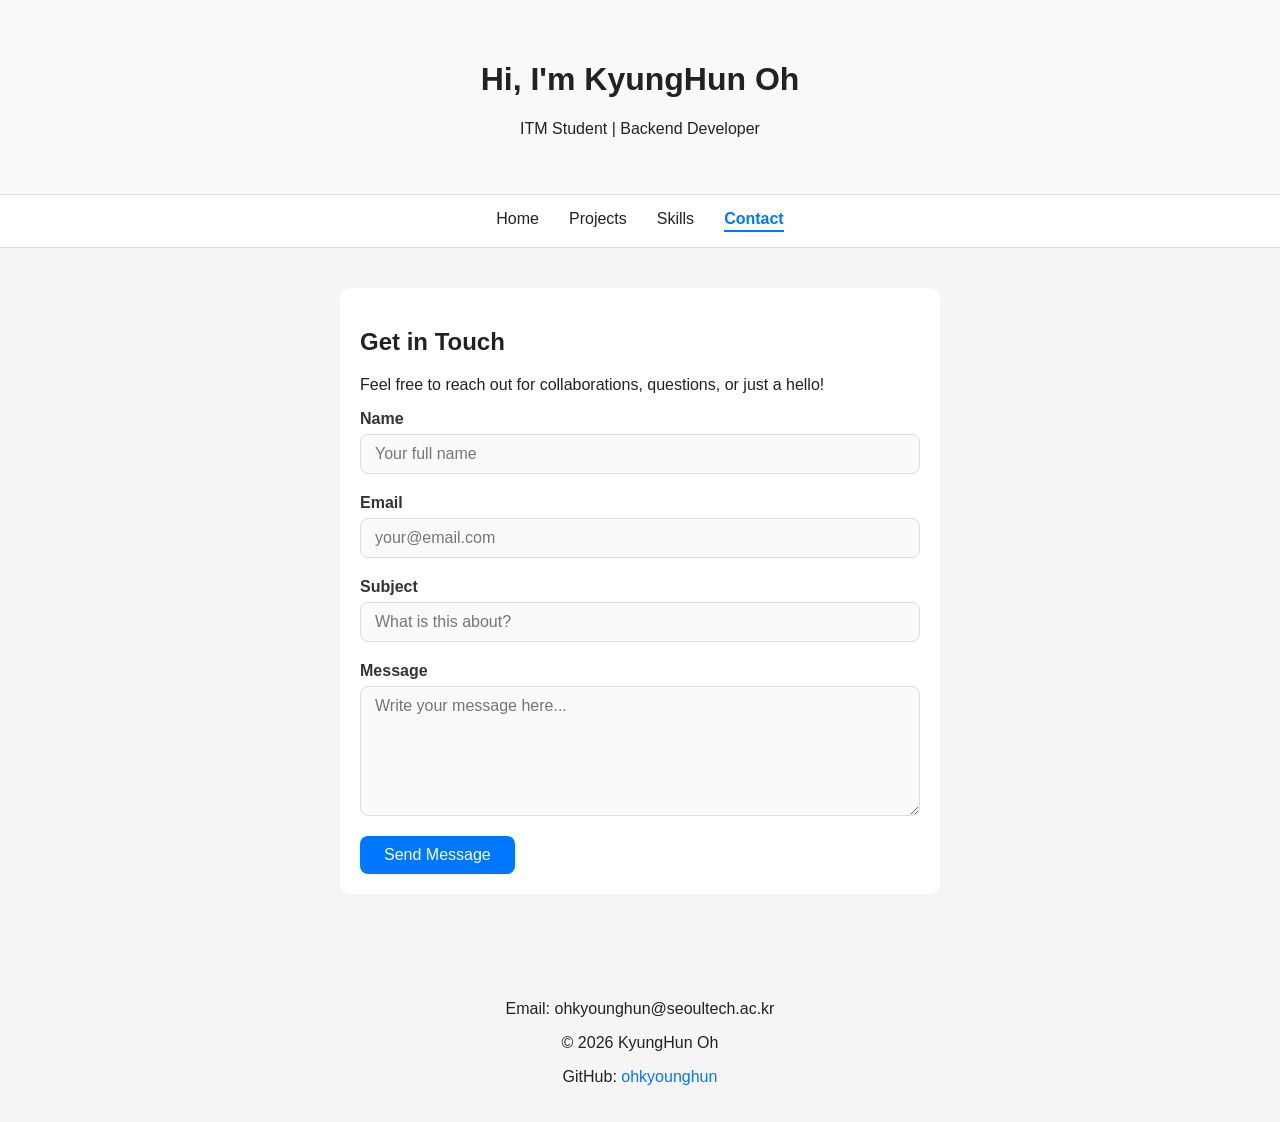
==== contact.html @ 59c401b7 "Initial commit: Base files carried over from Assignment 1 for Assignment 2 enhancements" ====
<!DOCTYPE html>
<html lang="en">

<head>
    <meta charset="UTF-8">
    <meta name="viewport" content="width=device-width, initial-scale=1.0">
    <title>My Contact</title>
    <link rel="stylesheet" href="styles.css">
</head>

<body>
    <header>
        <h1>Hi, I'm KyungHun Oh</h1>
        <p>ITM Student | Backend Developer</p>
    </header>

    <nav>
        <a href="index.html">Home</a>
        <a href="projects.html">Projects</a>
        <a href="skills.html">Skills</a>
        <a href="contact.html" class="active">Contact</a> <!-- class="active" marks the current page link -->
    </nav>

    <main>
        <!-- .contact-container: centers the form and limits its width to 600px -->
        <div class="contact-container">
            <section>
                <h2>Get in Touch</h2>
                <p>Feel free to reach out for collaborations, questions, or just a hello!</p>

                <!-- form: user input area (non-functional at this stage, layout only) -->
                <form>
                    <!-- .form-group: groups one label and one input together vertically -->
                    <div class="form-group">
                        <!-- for="name" connects this label to the input with id="name"
                             Clicking the label will focus the input -->
                        <label for="name">Name</label>
                        <input type="text" id="name" name="name" placeholder="Your full name">
                    </div>

                    <div class="form-group">
                        <!-- type="email": browser will validate the email format -->
                        <label for="email">Email</label>
                        <input type="email" id="email" name="email" placeholder="your@email.com">
                    </div>

                    <div class="form-group">
                        <label for="subject">Subject</label>
                        <input type="text" id="subject" name="subject" placeholder="What is this about?">
                        <!-- single-line text input -->
                    </div>

                    <div class="form-group">
                        <!-- textarea: multi-line text input, rows sets the initial height -->
                        <label for="message">Message</label>
                        <textarea id="message" name="message" rows="6"
                            placeholder="Write your message here..."></textarea>
                        <!-- multi-line text input -->
                    </div>

                    <!-- type="submit": submits the form when clicked -->
                    <button type="submit" class="submit-btn">Send Message</button>
                </form>
            </section>
        </div>
    </main>

    <footer>
        <p>Email: ohkyounghun@seoultech.ac.kr</p>
        <p>© 2026 KyungHun Oh</p>
        <p>
            GitHub: <a href="https://github.com/ohkyounghun" target="_blank" rel="noopener noreferrer">ohkyounghun</a>
        </p>
    </footer>
</body>

</html>
---- styles.css ----
/* =====================
   BASE LAYOUT
   ===================== */

/* Make body a vertical flex container so header, nav, main, footer stack on top of each other.
   min-height: 100vh means the page is always at least as tall as the screen,
   so the footer never floats up when content is short. */
body {
    display: flex;
    flex-direction: column;
    min-height: 100vh;
    font-family: -apple-system, BlinkMacSystemFont, "Segoe UI", Roboto, sans-serif;
    background-color: #f5f5f5;
    color: #222;
    margin: 0;
    /* Remove default browser margin */
}

/* =====================
   SEMANTIC TAGS
   ===================== */

header {
    text-align: center;
    padding: 40px 20px;
    background-color: #f9f9f9;
    border-bottom: 1px solid #ddd;
}

/* Make nav links sit side by side using flex */
nav {
    display: flex;
    justify-content: center;
    /* Center the links horizontally */
    gap: 30px;
    /* Space between each link */
    background-color: white;
    border-bottom: 1px solid #ddd;
    padding: 15px 20px;
    /* up down , left right */
}

/* Default link style - no underline */
nav a {
    color: #222;
    text-decoration: none;
}

/* Active link = the page you are currently on.
   Added class="active" in HTML on the current page's link. */
nav a.active {
    color: #0077ff;
    font-weight: bold;
    border-bottom: 2px solid #0077ff;
    padding-bottom: 2px;
}

/* Keep visited links the same color (browsers turn them purple by default) */
nav a:visited {
    color: #222;
}

/* Change color when mouse hovers over a link */
nav a:hover {
    color: #0077ff;
}

/* flex: 1 means main takes up all leftover space,
   which pushes the footer down to the bottom of the page */
main {
    flex: 1;
    display: flex;
    justify-content: center;
    /* Center the content inside */
    padding: 40px 20px;
}

/* =====================
   HOME PAGE LAYOUT
   ===================== */

/* .container holds the photo (.left) and text (.right) side by side */
.container {
    display: flex;
    align-items: flex-start;
    /* Align both to the top */
    gap: 50px;
    /* Space between photo and text */
    width: 90%;
    max-width: 1100px;
    /* Do not grow wider than 1100px */
}

/* .left is the profile photo area.
   clamp(min, preferred, max) = responsive width.
   Width is 22% of the screen, but never smaller than 260px or larger than 320px. */
.left {
    width: clamp(260px, 22vw, 320px);
}

/* Make the image fill its container */
.left img {
    display: block;
    width: 100%;
    height: auto;
    /* Keep the original aspect ratio */
    border-radius: 10px;
    /* Round the corners */
}

/* .right takes up all remaining space next to the photo */
.right {
    flex: 1;
}

/* =====================
   CARD (section)
   ===================== */

/* Every section looks like a white card */
section {
    margin-bottom: 30px;
    background: white;
    padding: 20px;
    border-radius: 10px;
}

/* =====================
   PROJECTS PAGE
   ===================== */
.projects-container {
    width: 90%;
    max-width: 1100px;
}

.project-summary {
    margin-top: 10px;
    color: rgb(117, 109, 109);
    font-size: 16px;
}

/* GitHub button - outlined style by default */
.github-btn {
    display: inline-block;
    margin-top: 10px;
    padding: 8px 14px;
    border: 1px solid #0077ff;
    border-radius: 8px;
    font-size: 0.9rem;
    color: #0077ff;
    text-decoration: none;
}

/* Fill with blue when hovered */
.github-btn:hover {
    background-color: #0077ff;
    color: white;
}

/* =====================
   FOOTER
   ===================== */

footer {
    text-align: center;
    padding: 20px;
}

footer a {
    color: #0077ff;
    text-decoration: none;
}

footer a:hover {
    text-decoration: underline;
}

/* =====================
   SKILLS PAGE
   ===================== */

/* 2-column grid layout for skill sections */
.skills-grid {
    display: grid;
    grid-template-columns: 1fr 1fr;
    /* Two equal columns */
    gap: 10px 40px;
    /* Row gap 10px, column gap 40px */
}

.skills-grid section {
    border: 1px solid #ddd;
}

/* Each skill row: name on the left, badge on the right */
.skills-grid li {
    display: flex;
    justify-content: space-between;
    /* Push name and badge to opposite ends */
    align-items: flex-start;
    padding: 10px;
    background: #e1e1e1;
    border-radius: 8px;
    margin-bottom: 8px;
    list-style: none;
    /* Remove the default bullet point */
}

/* =====================
   SKILL LEVEL BADGES
   ===================== */

.badge {
    font-size: 0.75rem;
    font-weight: bold;
    padding: 3px 10px;
    border-radius: 20px;
    /* Pill shape */
    white-space: nowrap;
    /* Never wrap to next line */
}

/* Blue = Beginner */
.badge.beginner {
    background-color: #d0ebff;
    color: #1971c2;
}

/* Green = Intermediate */
.badge.intermediate {
    background-color: #d3f9d8;
    color: #2f9e44;
}

/* Orange = Advanced */
.badge.advanced {
    background-color: #ffe8cc;
    color: #e67700;
}


/* =====================
   CONTACT PAGE
   ===================== */

/* Keep the form centered and not too wide */
.contact-container {
    width: 90%;
    max-width: 600px;
}

/* Each .form-group stacks its label on top of its input */
.form-group {
    display: flex;
    flex-direction: column;
    margin-bottom: 20px;
}

.form-group label {
    font-weight: bold;
    margin-bottom: 6px;
    color: #333;
}

/* Same style for both text inputs and the textarea */
.form-group input,
.form-group textarea {
    padding: 10px 14px;
    border: 1px solid #ddd;
    border-radius: 8px;
    font-size: 1rem;
    font-family: inherit;
    /* Use same font as the rest of the page */
    background-color: #fafafa;
    outline: none;
    /* Remove the default browser focus ring */
}

/* Blue border when the user clicks on an input */
.form-group input:focus,
.form-group textarea:focus {
    border-color: #0077ff;
    background-color: white;
}

/* Submit button */
.submit-btn {
    padding: 10px 24px;
    background-color: #0077ff;
    color: white;
    border: none;
    border-radius: 8px;
    font-size: 1rem;
    cursor: pointer;
    /* Show a hand cursor on hover */
}

/* Darker blue on hover */
.submit-btn:hover {
    background-color: #005ecc;
}


/* =====================
   RESPONSIVE - MOBILE (0 ~ 480px)
   ===================== */

@media (max-width: 480px) {

    /* Stack nav links vertically on small screens */
    nav {
        flex-direction: column;
        align-items: flex-start;
        gap: 12px;
    }

    /* Stack photo and text vertically instead of side by side */
    .container {
        flex-direction: column;
        align-items: center;
    }

    .left {
        width: 180px;
    }

    .right {
        text-align: center;
    }

    /* Switch skills from 2 columns to 1 column */
    .skills-grid {
        grid-template-columns: 1fr;
    }
}

/* =====================
   RESPONSIVE - TABLET (481px ~ 768px)
   ===================== */

@media (min-width: 481px) and (max-width: 768px) {
    nav {
        flex-direction: column;
        align-items: center;
        gap: 12px;
    }

    .container {
        flex-direction: column;
        align-items: center;
    }

    .left {
        width: 180px;
    }

    .right {
        text-align: center;
    }
}
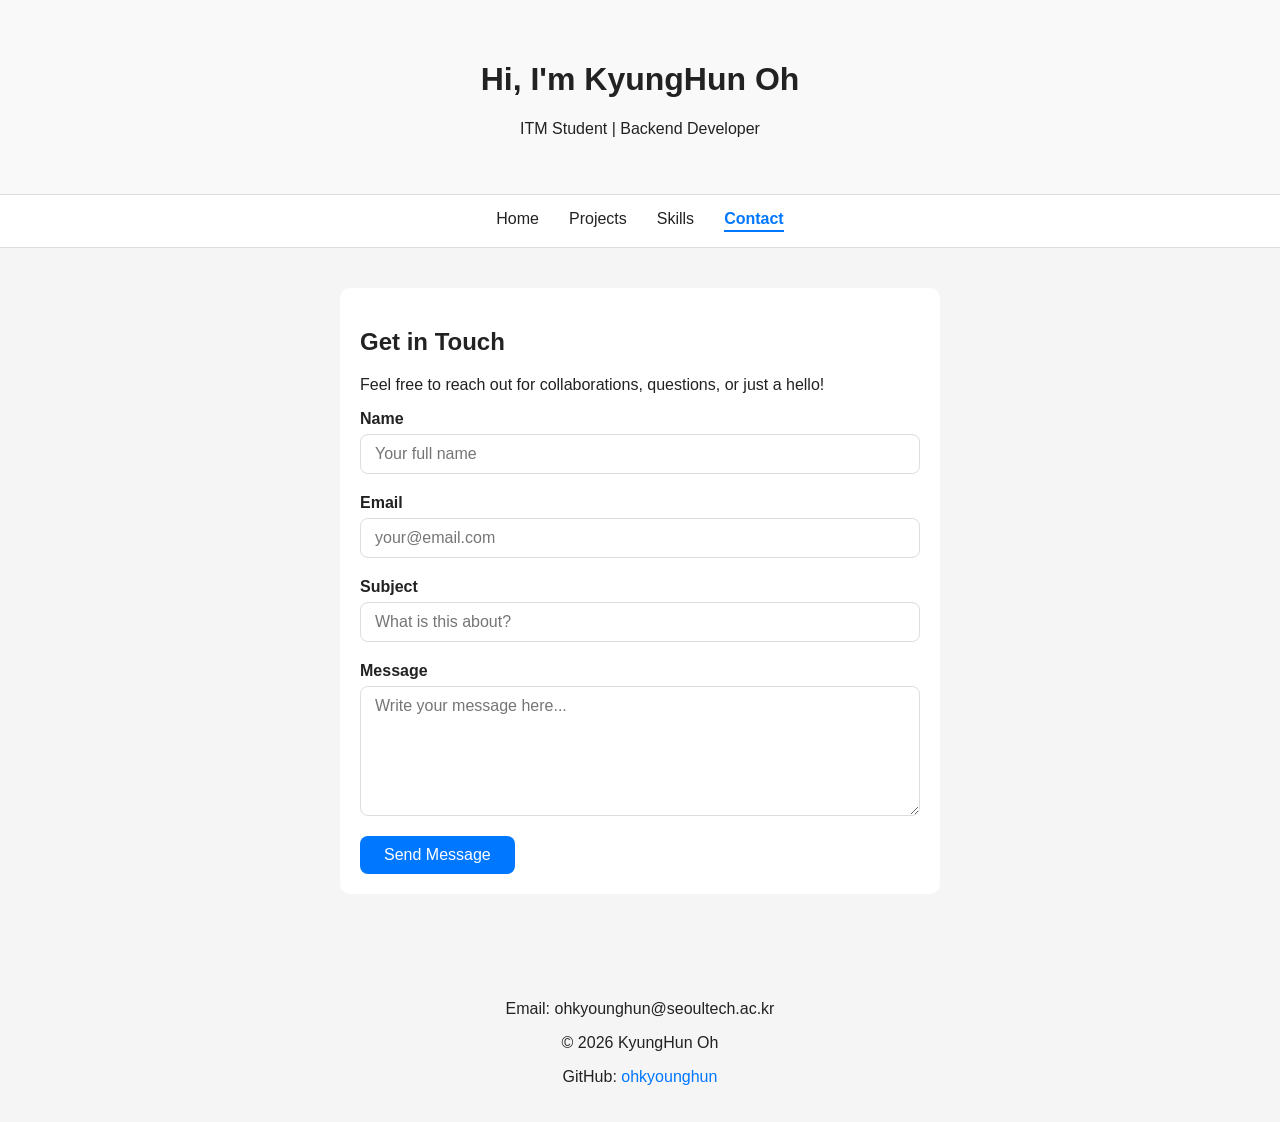
==== commit 03f8edda: "feat: add script.js and link to HTML" ====
--- a/contact.html
+++ b/contact.html
@@ -6,6 +6,7 @@
     <meta name="viewport" content="width=device-width, initial-scale=1.0">
     <title>My Contact</title>
     <link rel="stylesheet" href="styles.css">
+    <script src="script.js" defer></script>
 </head>
 
 <body>
--- a/styles.css
+++ b/styles.css
@@ -1,6 +1,24 @@
 /* =====================
    BASE LAYOUT
    ===================== */
+
+:root {
+    --bg-color: #f5f5f5;
+    --text-color: #222;
+    --surface-color: white;
+    --header-color: #f9f9f9;
+    --border-color: #ddd;
+    --accent-color: #0077ff;
+}
+
+body.dark-theme {
+    --bg-color: #1a1a1a;
+    --text-color: #f0f0f0;
+    --surface-color: #2a2a2a;
+    --header-color: #242424;
+    --border-color: #444;
+    --accent-color: #4da3ff;
+}
 
 /* Make body a vertical flex container so header, nav, main, footer stack on top of each other.
    min-height: 100vh means the page is always at least as tall as the screen,
@@ -10,8 +28,8 @@
     flex-direction: column;
     min-height: 100vh;
     font-family: -apple-system, BlinkMacSystemFont, "Segoe UI", Roboto, sans-serif;
-    background-color: #f5f5f5;
-    color: #222;
+    background-color: var(--bg-color);
+    color: var(--text-color);
     margin: 0;
     /* Remove default browser margin */
 }
@@ -23,8 +41,8 @@
 header {
     text-align: center;
     padding: 40px 20px;
-    background-color: #f9f9f9;
-    border-bottom: 1px solid #ddd;
+    background-color: var(--header-color);
+    border-bottom: 1px solid var(--border-color);
 }
 
 /* Make nav links sit side by side using flex */
@@ -34,35 +52,35 @@
     /* Center the links horizontally */
     gap: 30px;
     /* Space between each link */
-    background-color: white;
-    border-bottom: 1px solid #ddd;
+    background-color: var(--surface-color);
+    border-bottom: 1px solid var(--border-color);
     padding: 15px 20px;
     /* up down , left right */
 }
 
 /* Default link style - no underline */
 nav a {
-    color: #222;
+    color: var(--text-color);
     text-decoration: none;
 }
 
 /* Active link = the page you are currently on.
    Added class="active" in HTML on the current page's link. */
 nav a.active {
-    color: #0077ff;
+    color: var(--accent-color);
     font-weight: bold;
-    border-bottom: 2px solid #0077ff;
+    border-bottom: 2px solid var(--accent-color);
     padding-bottom: 2px;
 }
 
 /* Keep visited links the same color (browsers turn them purple by default) */
 nav a:visited {
-    color: #222;
+    color: var(--text-color);
 }
 
 /* Change color when mouse hovers over a link */
 nav a:hover {
-    color: #0077ff;
+    color: var(--accent-color);
 }
 
 /* flex: 1 means main takes up all leftover space,
@@ -120,7 +138,7 @@
 /* Every section looks like a white card */
 section {
     margin-bottom: 30px;
-    background: white;
+    background: var(--surface-color);
     padding: 20px;
     border-radius: 10px;
 }
@@ -144,17 +162,17 @@
     display: inline-block;
     margin-top: 10px;
     padding: 8px 14px;
-    border: 1px solid #0077ff;
+    border: 1px solid var(--accent-color);
     border-radius: 8px;
     font-size: 0.9rem;
-    color: #0077ff;
+    color: var(--accent-color);
     text-decoration: none;
 }
 
 /* Fill with blue when hovered */
 .github-btn:hover {
-    background-color: #0077ff;
-    color: white;
+    background-color: var(--accent-color);
+    color: var(--surface-color);
 }
 
 /* =====================
@@ -167,7 +185,7 @@
 }
 
 footer a {
-    color: #0077ff;
+    color: var(--accent-color);
     text-decoration: none;
 }
 
@@ -189,7 +207,7 @@
 }
 
 .skills-grid section {
-    border: 1px solid #ddd;
+    border: 1px solid var(--border-color);
 }
 
 /* Each skill row: name on the left, badge on the right */
@@ -259,19 +277,19 @@
 .form-group label {
     font-weight: bold;
     margin-bottom: 6px;
-    color: #333;
+    color: var(--text-color);
 }
 
 /* Same style for both text inputs and the textarea */
 .form-group input,
 .form-group textarea {
     padding: 10px 14px;
-    border: 1px solid #ddd;
+    border: 1px solid var(--border-color);
     border-radius: 8px;
     font-size: 1rem;
     font-family: inherit;
     /* Use same font as the rest of the page */
-    background-color: #fafafa;
+    background-color: var(--surface-color);
     outline: none;
     /* Remove the default browser focus ring */
 }
@@ -279,15 +297,15 @@
 /* Blue border when the user clicks on an input */
 .form-group input:focus,
 .form-group textarea:focus {
-    border-color: #0077ff;
-    background-color: white;
+    border-color: var(--accent-color);
+    background-color: var(--surface-color);
 }
 
 /* Submit button */
 .submit-btn {
     padding: 10px 24px;
-    background-color: #0077ff;
-    color: white;
+    background-color: var(--accent-color);
+    color: var(--surface-color);
     border: none;
     border-radius: 8px;
     font-size: 1rem;
@@ -297,7 +315,7 @@
 
 /* Darker blue on hover */
 .submit-btn:hover {
-    background-color: #005ecc;
+    background-color: var(--accent-color);
 }
 
 
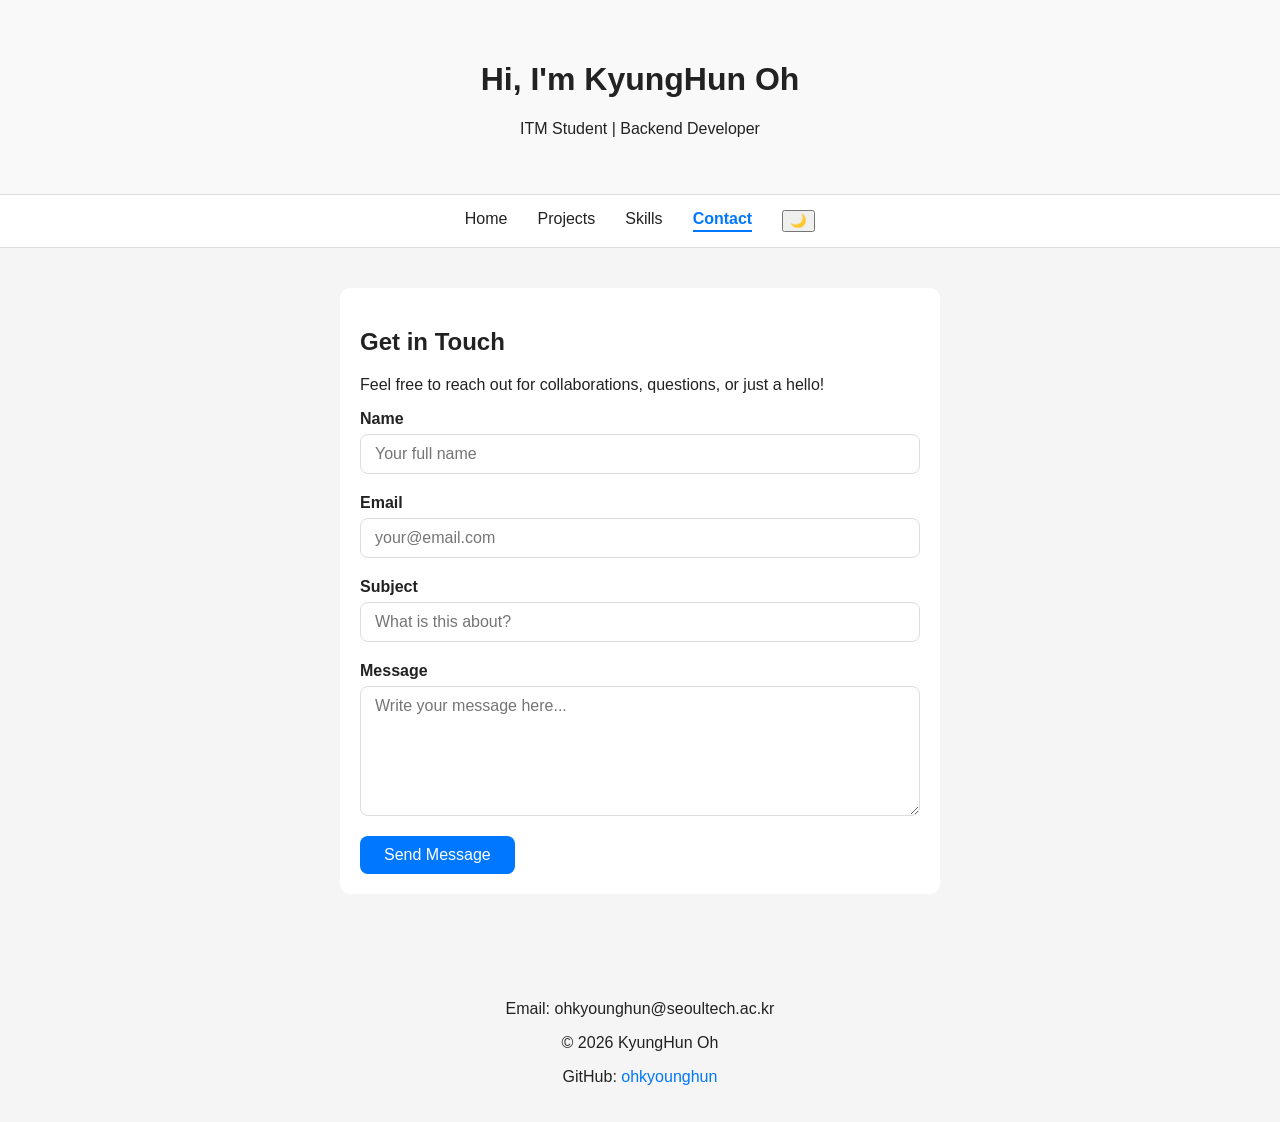
==== commit a805c76e: "feat: implement theme switcher with toggle button" ====
--- a/contact.html
+++ b/contact.html
@@ -20,6 +20,7 @@
         <a href="projects.html">Projects</a>
         <a href="skills.html">Skills</a>
         <a href="contact.html" class="active">Contact</a> <!-- class="active" marks the current page link -->
+        <button id="theme-btn">🌙</button>
     </nav>
 
     <main>
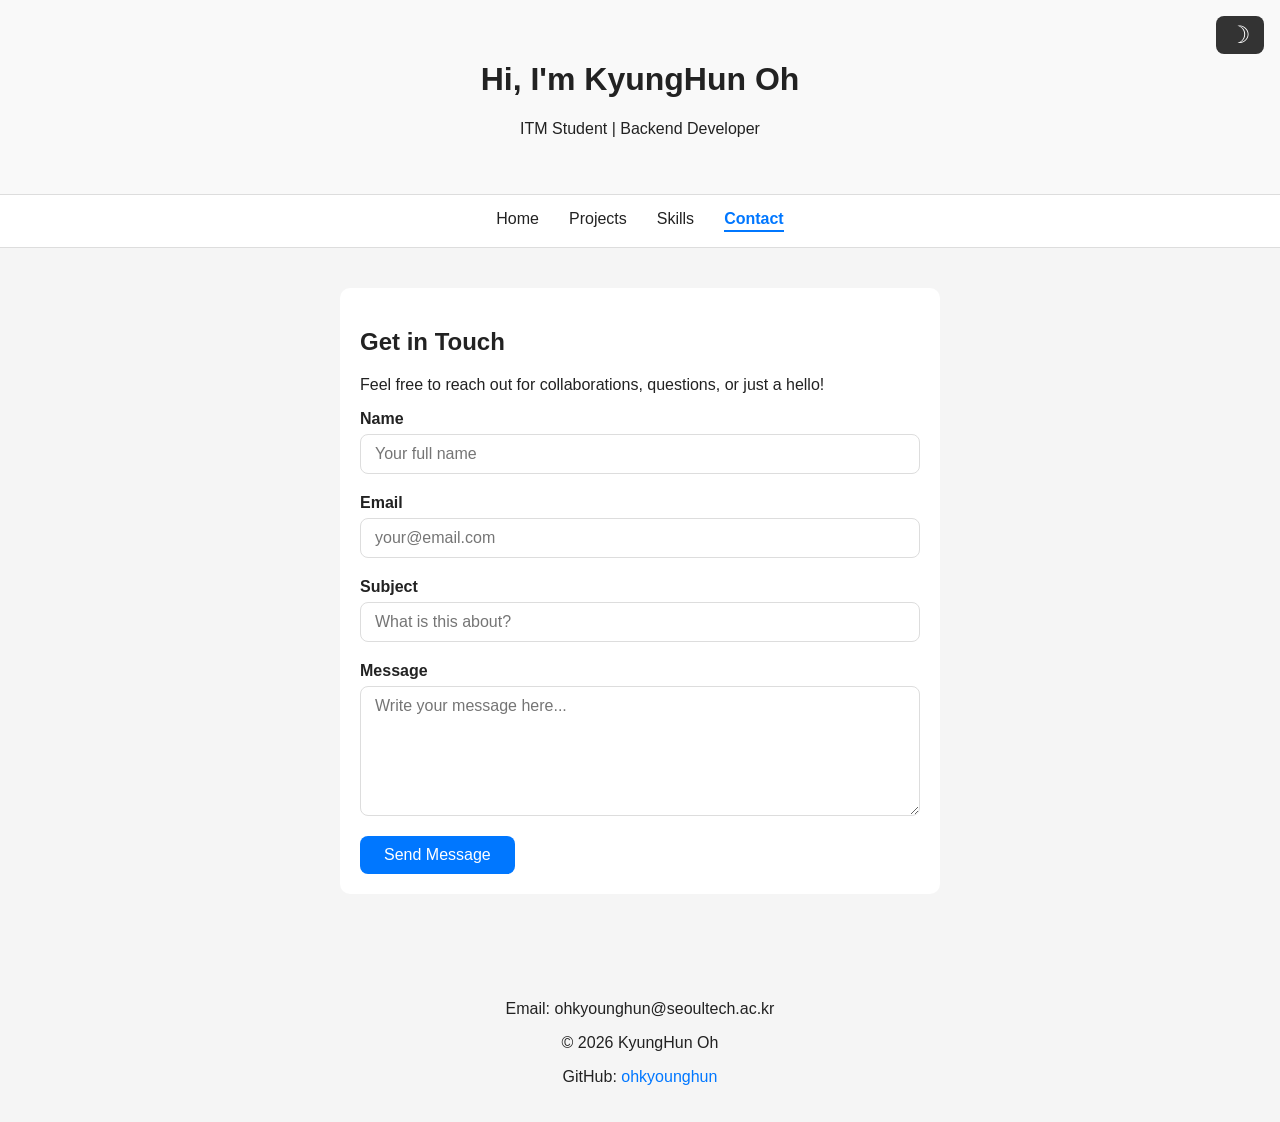
==== commit d4429a02: "feat: add theme toggle button to all pages and fix script path" ====
--- a/contact.html
+++ b/contact.html
@@ -20,7 +20,7 @@
         <a href="projects.html">Projects</a>
         <a href="skills.html">Skills</a>
         <a href="contact.html" class="active">Contact</a> <!-- class="active" marks the current page link -->
-        <button id="theme-btn">🌙</button>
+        <button id="theme-btn">☽</button>
     </nav>
 
     <main>
--- a/styles.css
+++ b/styles.css
@@ -9,6 +9,8 @@
     --header-color: #f9f9f9;
     --border-color: #ddd;
     --accent-color: #0077ff;
+    --btn-bg: #333;
+    --btn-color: white;
 }
 
 body.dark-theme {
@@ -18,6 +20,8 @@
     --header-color: #242424;
     --border-color: #444;
     --accent-color: #4da3ff;
+    --btn-bg: #f0f0f0;
+    --btn-color: #333;
 }
 
 /* Make body a vertical flex container so header, nav, main, footer stack on top of each other.
@@ -31,6 +35,7 @@
     background-color: var(--bg-color);
     color: var(--text-color);
     margin: 0;
+    transition: background-color 0.3s, color 0.3s;
     /* Remove default browser margin */
 }
 
@@ -58,6 +63,19 @@
     /* up down , left right */
 }
 
+#theme-btn {
+    font-size: 1.5rem;
+    position: fixed;
+    top: 16px;
+    right: 16px;
+    width: 48px;
+    height: 38px;
+    background: var(--btn-bg);
+    color: var(--btn-color);
+    border-radius: 8px;
+    border: none;
+}
+
 /* Default link style - no underline */
 nav a {
     color: var(--text-color);
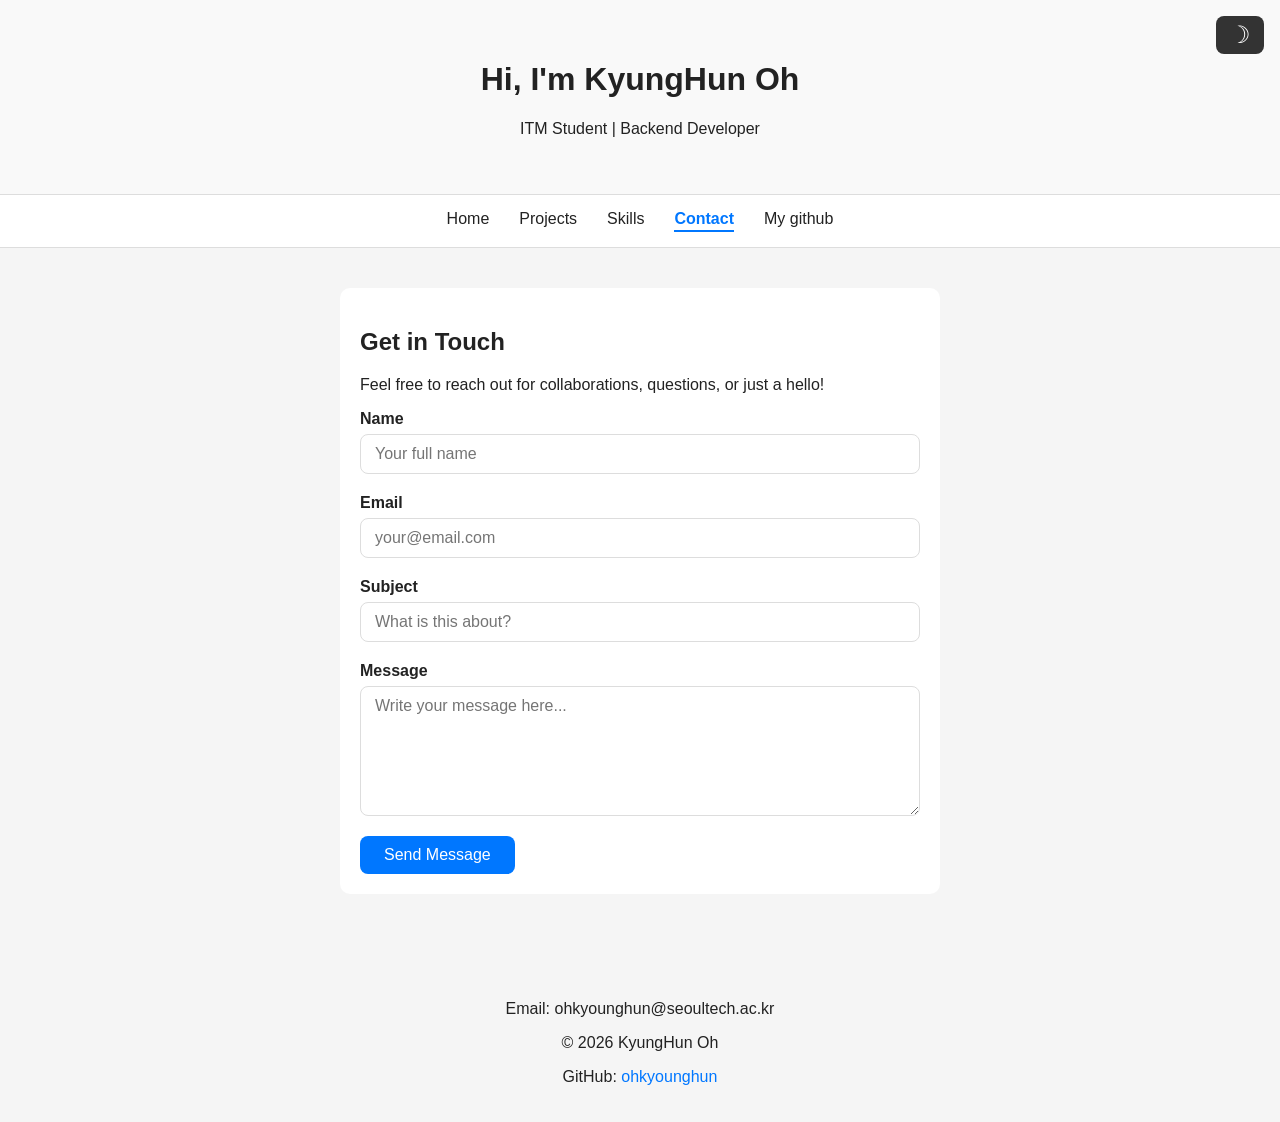
==== commit c6ded57a: "feat: add GitHub stats page and nav link" ====
--- a/contact.html
+++ b/contact.html
@@ -20,6 +20,7 @@
         <a href="projects.html">Projects</a>
         <a href="skills.html">Skills</a>
         <a href="contact.html" class="active">Contact</a> <!-- class="active" marks the current page link -->
+        <a href="github.html">My github</a>
         <button id="theme-btn">☽</button>
     </nav>
 
--- a/styles.css
+++ b/styles.css
@@ -191,6 +191,24 @@
 .github-btn:hover {
     background-color: var(--accent-color);
     color: var(--surface-color);
+}
+
+.filter-btn {
+    flex: 1;
+    padding: 8px 20px;
+    border: 1px solid var(--border-color);
+    border-radius: 20px;
+    margin-bottom: 20px;
+    background: var(--bg-color);
+    color: var(--text-color);
+    cursor: pointer;
+    font-size: 1rem;
+}
+
+.filter-btn:hover {
+    background: var(--accent-color);
+    color: white;
+    border-color: var(--accent-color);
 }
 
 /* =====================
